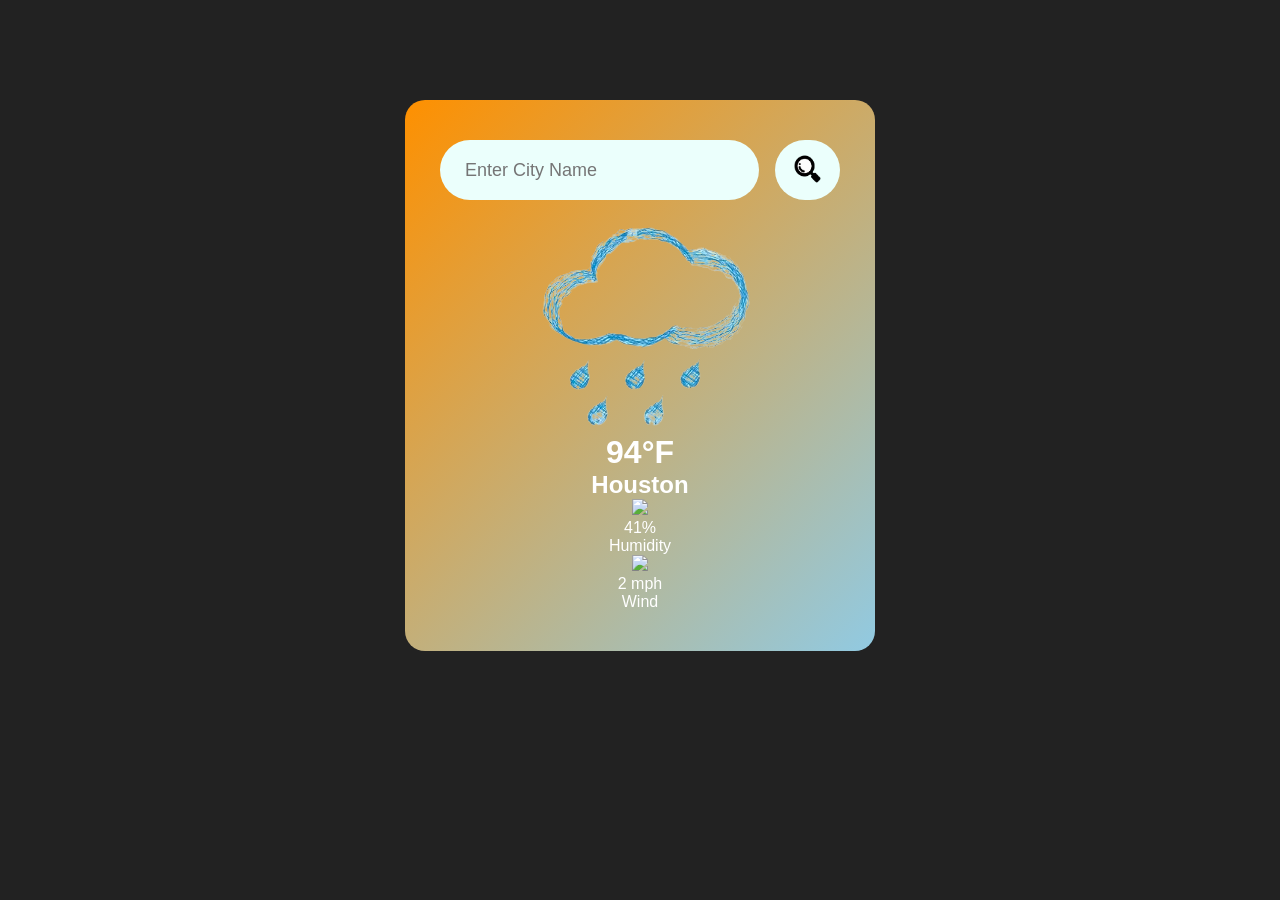
==== Weather/weather_index.html @ ca84bb92 "Adding in main elements for visual" ====
<!DOCTYPE html>
<html>
    <head>
        <meta name = "viewport" content = "width=device-width, initial-scale = 1.0">
        <title>Weather</title>
        <link rel = "stylesheet" href = "weather_style.css">
    </head>
    <body>
        <div class = "card">
            <div class = "search">
                <input type = "text" placeholder= "Enter City Name" spellcheck = "false">
                <button><img src = "search.png"></button>
            </div>
            <div class ="weather">
                <img src = "Light_Rain.png" class = "weather-icon">
                <h1 class = "temp">94°F</h1>
                <h2 class = "city">Houston</h2>
                <div class = "col">
                    <img src = "humidity.png">
                    <div>
                        <p class = "humidity">41%</p>
                        <p>Humidity</p>
                    </div>
                </div>
                <div class = "col">
                    <img src = "wind.png">
                    <div>
                        <p class = "wind">2 mph</p>
                        <p>Wind</p>
                    </div>
                </div>
            </div>
        </div>

    </body>
</html>
---- Weather/weather_style.css ----
*{ 
    margin: 0;
    padding: 0;
    font-family: 'Trebuchet MS', 'Lucida Sans Unicode', 'Lucida Grande', 'Lucida Sans', Arial, sans-serif;
    box-sizing: border-box;
}
body{
    background: #222;
}
.card{
    width: 90%;
    max-width: 470px;
    background: linear-gradient(135deg, #fe9000, #91cae2);
    margin: 100px auto 0;
    border-radius: 20px;
    color: #fff;
    padding: 40px 35px;
    text-align: center;
}

.search button{
    width: 65px;
    height: 60px;
    border: none;
    outline: 0;
    background: #ebfffc;
    border-radius: 50px;
    cursor: pointer;
}
.search button img{
    width: 35px;
    height: 30px;
    border: none;

}
.search{
    width: 100%;
    display: flex;
    align-items: center;
    justify-content: space-between;
}
.search input{
    border: 0;
    outline: 0;
    background: #ebfffc;
    color: #555;
    padding: 10px 25px;
    height: 60px;
    border-radius: 30px;
    flex: 1;
    margin-right: 16px;
    font-size: 18px;
}
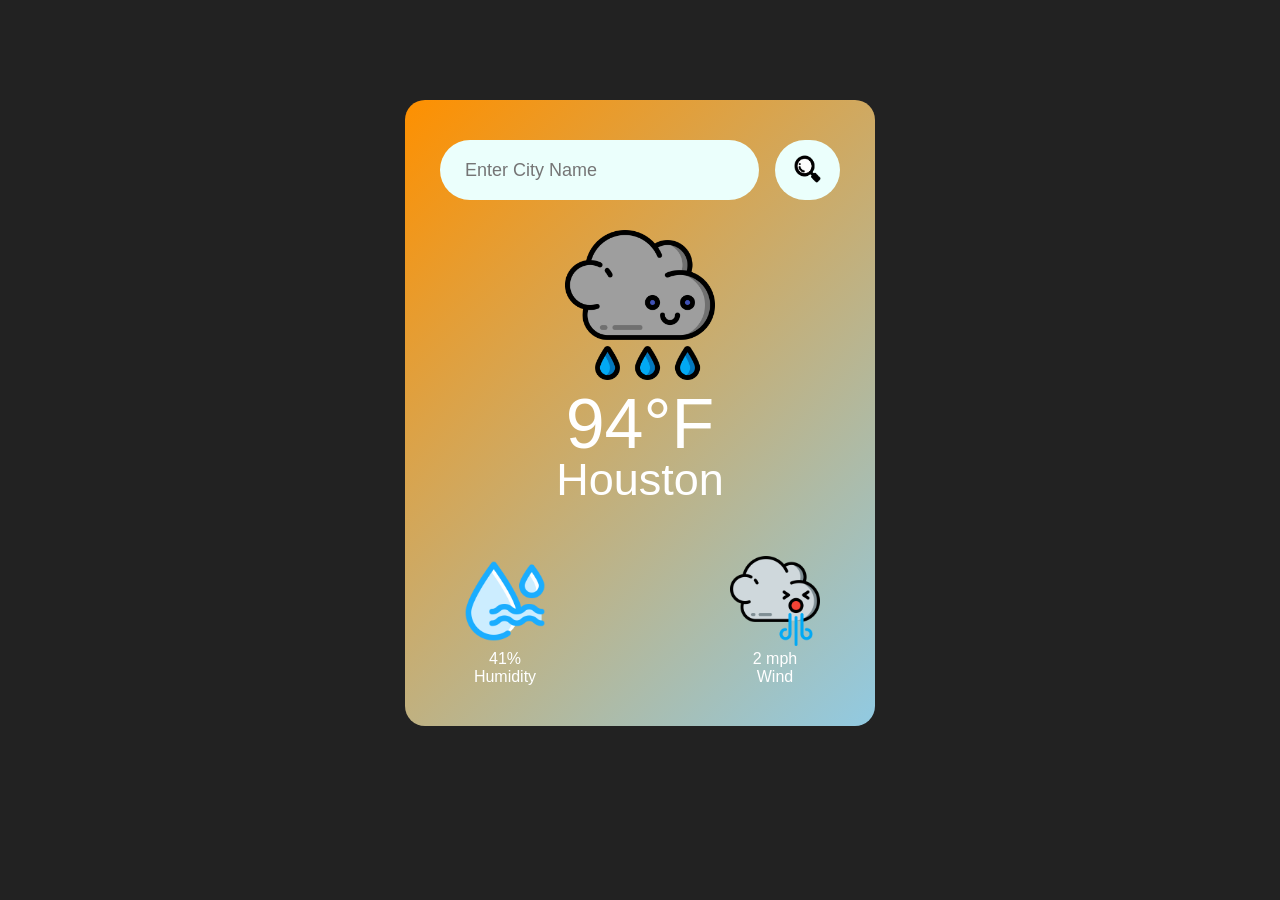
==== commit d6c6f99f: "Added in images for the details and main weather" ====
--- a/Weather/weather_index.html
+++ b/Weather/weather_index.html
@@ -12,9 +12,10 @@
                 <button><img src = "search.png"></button>
             </div>
             <div class ="weather">
-                <img src = "Light_Rain.png" class = "weather-icon">
+                <img src = "rain.png" class = "weather-icon">
                 <h1 class = "temp">94°F</h1>
                 <h2 class = "city">Houston</h2>
+                <div class = "details">
                 <div class = "col">
                     <img src = "humidity.png">
                     <div>
@@ -23,11 +24,12 @@
                     </div>
                 </div>
                 <div class = "col">
-                    <img src = "wind.png">
+                    <img src = "windy.png">
                     <div>
                         <p class = "wind">2 mph</p>
                         <p>Wind</p>
                     </div>
+                </div>
                 </div>
             </div>
         </div>
--- a/Weather/weather_style.css
+++ b/Weather/weather_style.css
@@ -50,4 +50,29 @@
     flex: 1;
     margin-right: 16px;
     font-size: 18px;
+}
+.weather-icon{
+    width: 150px;
+    margin-top: 30px;
+}
+.weather h1{
+    font-size: 70px;
+    font-weight: 500;
+}
+.weather h2{
+    font-size: 45px;
+    font-weight: 400;
+    margin-top: -10px;
+}
+
+.col img{
+    width: 90px;
+    height: 90px;
+}
+.details{
+    display: flex;
+    align-items: center;
+    justify-content: space-between;
+    padding: 0 20px;
+    margin-top: 50px;
 }
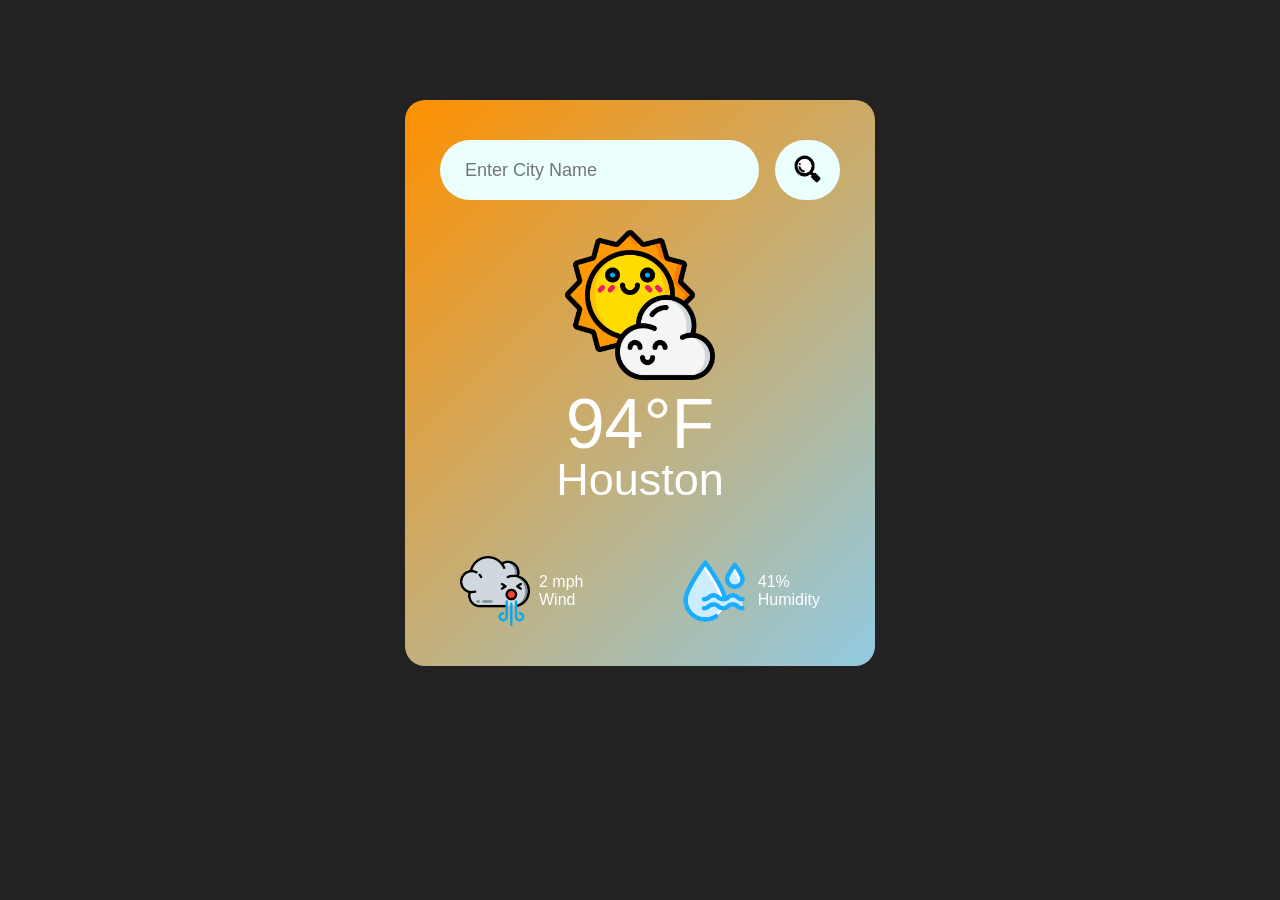
==== commit 2980c6cb: "did the CSS and styling of the weather page" ====
--- a/Weather/weather_index.html
+++ b/Weather/weather_index.html
@@ -4,6 +4,7 @@
         <meta name = "viewport" content = "width=device-width, initial-scale = 1.0">
         <title>Weather</title>
         <link rel = "stylesheet" href = "weather_style.css">
+        <link rel = "script" href = "weather_script.js">
     </head>
     <body>
         <div class = "card">
@@ -12,10 +13,17 @@
                 <button><img src = "search.png"></button>
             </div>
             <div class ="weather">
-                <img src = "rain.png" class = "weather-icon">
+                <img src = "sunny.png" class = "weather-icon">
                 <h1 class = "temp">94°F</h1>
                 <h2 class = "city">Houston</h2>
                 <div class = "details">
+                <div class = "col">
+                    <img src = "windy.png">
+                    <div>
+                        <p class = "wind">2 mph</p>
+                        <p>Wind</p>
+                    </div>
+                </div>
                 <div class = "col">
                     <img src = "humidity.png">
                     <div>
@@ -23,13 +31,7 @@
                         <p>Humidity</p>
                     </div>
                 </div>
-                <div class = "col">
-                    <img src = "windy.png">
-                    <div>
-                        <p class = "wind">2 mph</p>
-                        <p>Wind</p>
-                    </div>
-                </div>
+                
                 </div>
             </div>
         </div>
--- a/Weather/weather_style.css
+++ b/Weather/weather_style.css
@@ -1,7 +1,7 @@
 *{ 
     margin: 0;
     padding: 0;
-    font-family: 'Trebuchet MS', 'Lucida Sans Unicode', 'Lucida Grande', 'Lucida Sans', Arial, sans-serif;
+    font-family: 'Monaco', sans-serif;
     box-sizing: border-box;
 }
 body{
@@ -64,10 +64,17 @@
     font-weight: 400;
     margin-top: -10px;
 }
+.col{
+    display: flex;
+    align-items: center;
+    text-align: left;
+}
 
 .col img{
-    width: 90px;
-    height: 90px;
+    width: 70px;
+    height: 70px;
+    margin-right: 9px;
+
 }
 .details{
     display: flex;
@@ -75,4 +82,8 @@
     justify-content: space-between;
     padding: 0 20px;
     margin-top: 50px;
-}+}
+.humidity .wind{
+    font-size: 28px;
+    margin-top: -6px;
+}
